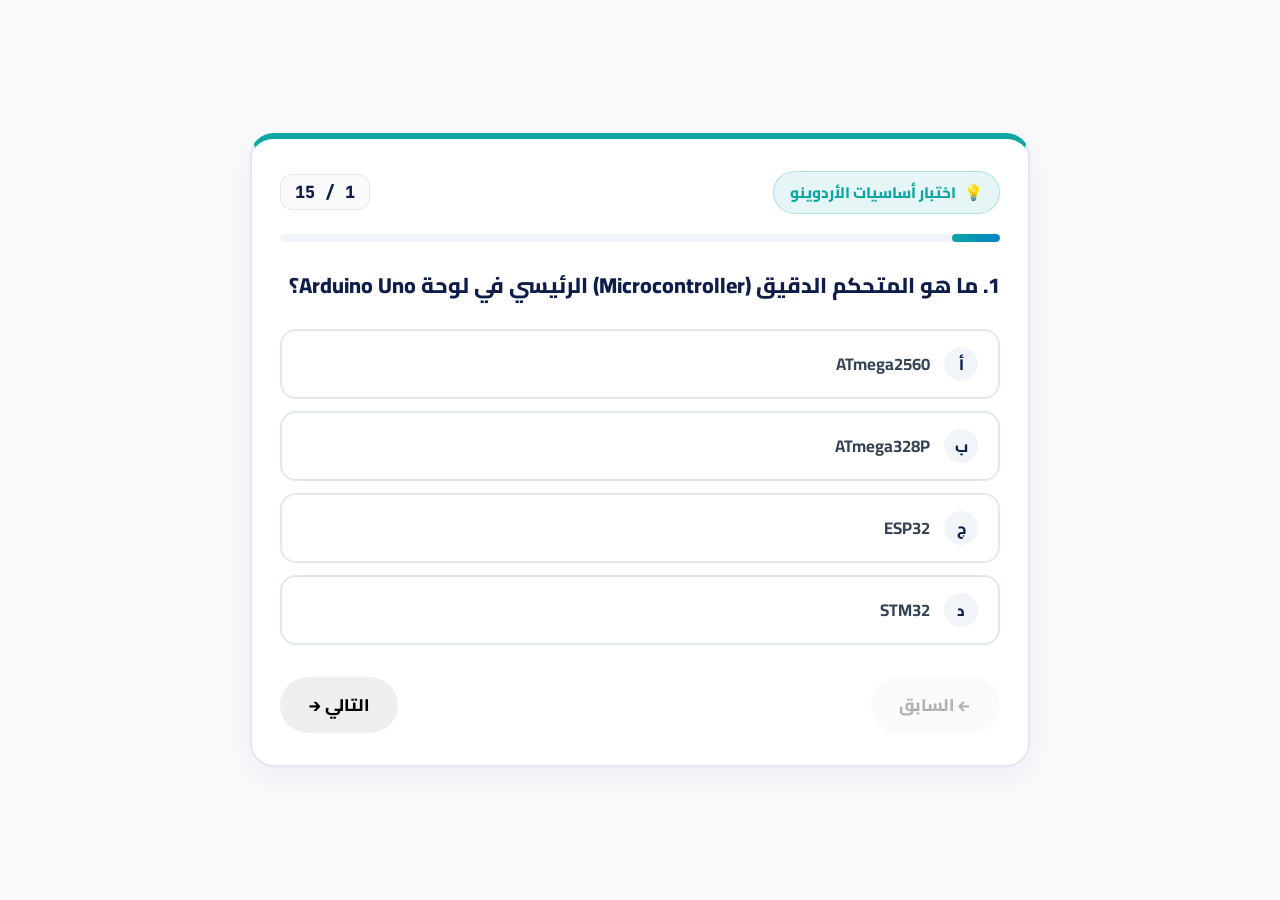
==== quizzes/arduino-mcq/index.html @ 14cac696 "feat(i18n): Implement bilingual support for Arabic and English across quizzes - Added centralized i1" ====
﻿<!DOCTYPE html>
<html lang=ar dir=rtl>
<head>
  <meta charset=UTF-8>
  <meta name=viewport content=width=device-width, initial-scale=1.0>
  <title>اختبار أساسيات الأردوينو | Arduino Basics Quiz</title>
  <link rel=stylesheet href=mcq-quiz.css>
</head>
<body>
  <div class=mcq-container animate-pop>
    <!-- Quiz Header & Dynamic Counter -->
    <header class=mcq-header>
      <div class=mcq-title-badge>
        <span>💡</span>
        <span id=quizTitleText>اختبار أساسيات الأردوينو</span>
      </div>
      <div class=mcq-counter-badge id=counterBadge>
        1 / 15
      </div>
    </header>

    <!-- Progress Bar -->
    <div class=mcq-progress-track>
      <div class=mcq-progress-fill id=progressFill style=width: 6.66%;></div>
    </div>

    <!-- Active Question Container -->
    <div class=question-box>
      <h2 class=question-text id=questionText></h2>
    </div>

    <!-- 4 Options Grid -->
    <div class=options-grid id=optionsGrid></div>

    <!-- Nav Footer -->
    <footer class=mcq-nav-actions>
      <button type=button id=prevBtn class=btn-nav btn-prev disabled>
        ← السابق
      </button>

      <div style=display: flex; gap: 12px;>
        <button type=button id=nextBtn class=btn-nav btn-next>
          التالي →
        </button>
        <button type=button id=submitBtn class=btn-nav btn-submit style=display: none;>
          إنهاء وتسليم الاختبار 🚀
        </button>
      </div>
    </footer>
  </div>

  <!-- Platform SDK & i18n Integration -->
  <script src=../../js/i18n.js></script>
  <script src=../../js/quiz-sdk.js></script>
  <script src=mcq-quiz.js></script>
</body>
</html>
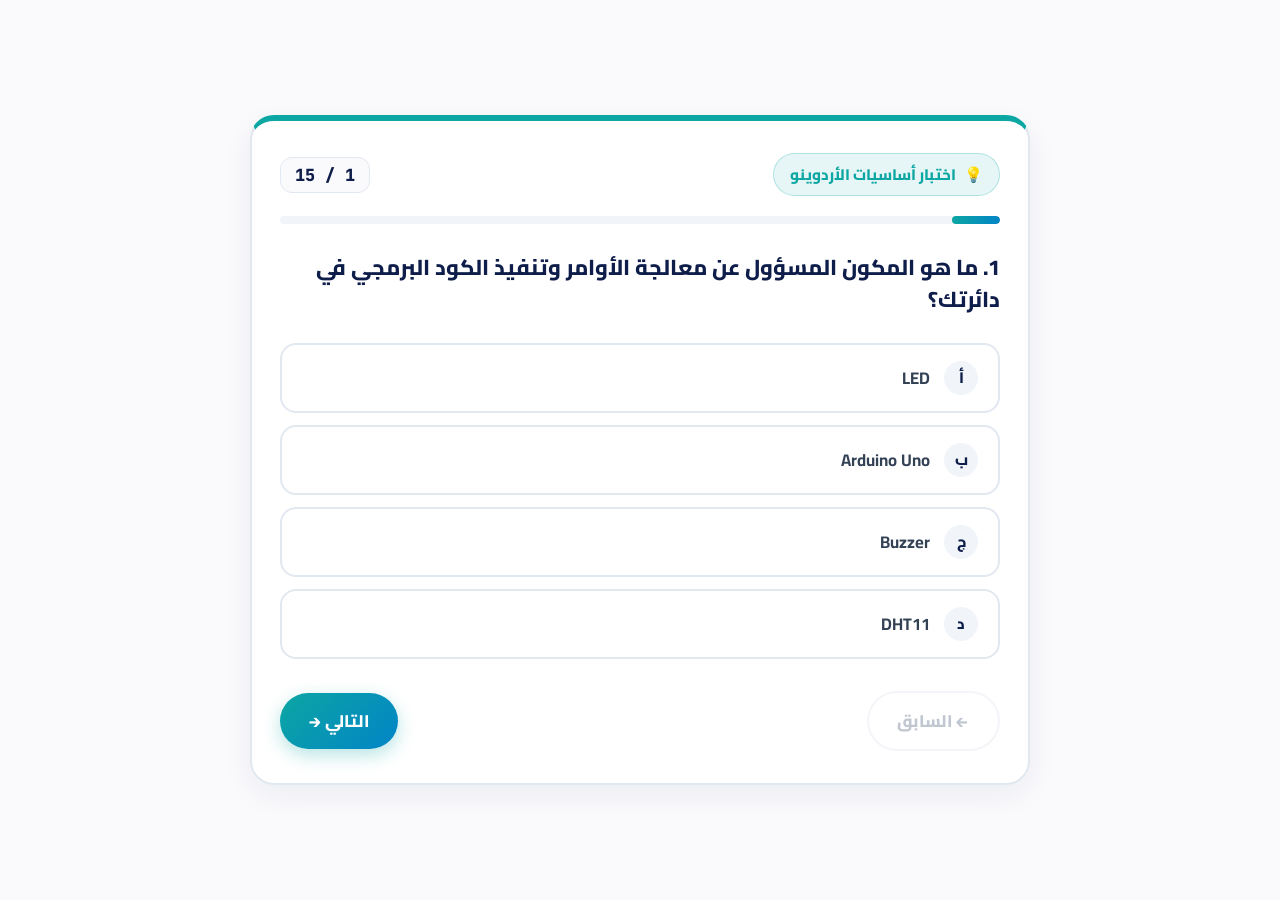
==== commit 0adb7eb1: "." ====
--- a/quizzes/arduino-mcq/index.html
+++ b/quizzes/arduino-mcq/index.html
@@ -1,48 +1,48 @@
-﻿<!DOCTYPE html>
-<html lang=ar dir=rtl>
+<!DOCTYPE html>
+<html lang="ar" dir="rtl">
 <head>
-  <meta charset=UTF-8>
-  <meta name=viewport content=width=device-width, initial-scale=1.0>
+  <meta charset="UTF-8">
+  <meta name="viewport" content="width=device-width, initial-scale=1.0">
   <title>اختبار أساسيات الأردوينو | Arduino Basics Quiz</title>
-  <link rel=stylesheet href=mcq-quiz.css>
+  <link rel="stylesheet" href="mcq-quiz.css">
 </head>
 <body>
-  <div class=mcq-container animate-pop>
+  <div class="mcq-container animate-pop">
     <!-- Quiz Header & Dynamic Counter -->
-    <header class=mcq-header>
-      <div class=mcq-title-badge>
+    <header class="mcq-header">
+      <div class="mcq-title-badge">
         <span>💡</span>
-        <span id=quizTitleText>اختبار أساسيات الأردوينو</span>
+        <span id="quizTitleText">اختبار أساسيات الأردوينو</span>
       </div>
-      <div class=mcq-counter-badge id=counterBadge>
+      <div class="mcq-counter-badge" id="counterBadge">
         1 / 15
       </div>
     </header>
 
     <!-- Progress Bar -->
-    <div class=mcq-progress-track>
-      <div class=mcq-progress-fill id=progressFill style=width: 6.66%;></div>
+    <div class="mcq-progress-track">
+      <div class="mcq-progress-fill" id="progressFill" style="width: 6.66%;"></div>
     </div>
 
     <!-- Active Question Container -->
-    <div class=question-box>
-      <h2 class=question-text id=questionText></h2>
+    <div class="question-box">
+      <h2 class="question-text" id="questionText"></h2>
     </div>
 
     <!-- 4 Options Grid -->
-    <div class=options-grid id=optionsGrid></div>
+    <div class="options-grid" id="optionsGrid"></div>
 
     <!-- Nav Footer -->
-    <footer class=mcq-nav-actions>
-      <button type=button id=prevBtn class=btn-nav btn-prev disabled>
+    <footer class="mcq-nav-actions">
+      <button type="button" id="prevBtn" class="btn-nav btn-prev" disabled>
         ← السابق
       </button>
 
-      <div style=display: flex; gap: 12px;>
-        <button type=button id=nextBtn class=btn-nav btn-next>
+      <div style="display: flex; gap: 12px;">
+        <button type="button" id="nextBtn" class="btn-nav btn-next">
           التالي →
         </button>
-        <button type=button id=submitBtn class=btn-nav btn-submit style=display: none;>
+        <button type="button" id="submitBtn" class="btn-nav btn-submit" style="display: none;">
           إنهاء وتسليم الاختبار 🚀
         </button>
       </div>
@@ -50,8 +50,8 @@
   </div>
 
   <!-- Platform SDK & i18n Integration -->
-  <script src=../../js/i18n.js></script>
-  <script src=../../js/quiz-sdk.js></script>
-  <script src=mcq-quiz.js></script>
+  <script src="../../js/i18n.js"></script>
+  <script src="../../js/quiz-sdk.js"></script>
+  <script src="mcq-quiz.js"></script>
 </body>
 </html>
--- a/quizzes/arduino-mcq/mcq-quiz.css
+++ b/quizzes/arduino-mcq/mcq-quiz.css
@@ -0,0 +1,239 @@
+﻿/* ==========================================================================
+   Arduino Basics 15 MCQ Interactive Quiz Styling
+   ========================================================================== */
+
+@import url('https://fonts.googleapis.com/css2?family=Cairo:wght@400;600;700;800;900&family=Plus+Jakarta+Sans:wght@500;700;800&family=JetBrains+Mono:wght@600;800&display=swap');
+
+:root {
+  --brand-navy: #0E1D4A;
+  --brand-teal: #009688;
+  --bg-color: #FAFAFD;
+  --card-bg: #FFFFFF;
+  --border-color: #E2E8F0;
+  
+  --color-teal: #0CA6A3;
+  --color-sky: #0284C7;
+  --color-purple: #7C3AED;
+  --color-pink: #E11D48;
+  --color-orange: #EA580C;
+  --color-green: #16A34A;
+}
+
+* {
+  box-sizing: border-box;
+  margin: 0;
+  padding: 0;
+}
+
+body {
+  font-family: 'Cairo', 'Plus Jakarta Sans', system-ui, sans-serif;
+  background-color: var(--bg-color);
+  color: #1E293B;
+  padding: 20px 16px;
+  min-height: 100vh;
+  display: flex;
+  justify-content: center;
+  align-items: center;
+}
+
+.mcq-container {
+  width: 100%;
+  max-width: 780px;
+  background: #FFFFFF;
+  border-radius: 24px;
+  border: 2px solid var(--border-color);
+  box-shadow: 0 10px 30px rgba(14, 29, 74, 0.06);
+  padding: 32px 28px;
+  position: relative;
+  overflow: hidden;
+  border-top: 6px solid var(--color-teal);
+}
+
+/* Header & Progress Info */
+.mcq-header {
+  display: flex;
+  justify-content: space-between;
+  align-items: center;
+  margin-bottom: 20px;
+}
+
+.mcq-title-badge {
+  display: inline-flex;
+  align-items: center;
+  gap: 8px;
+  background: rgba(12, 166, 163, 0.1);
+  color: var(--color-teal);
+  font-size: 0.95rem;
+  font-weight: 800;
+  padding: 6px 16px;
+  border-radius: 9999px;
+  border: 1px solid rgba(12, 166, 163, 0.25);
+}
+
+.mcq-counter-badge {
+  font-family: 'JetBrains Mono', monospace;
+  font-weight: 800;
+  color: var(--brand-navy);
+  font-size: 1.05rem;
+  background: var(--bg-color);
+  border: 1px solid var(--border-color);
+  padding: 6px 14px;
+  border-radius: 12px;
+}
+
+/* Progress bar inside quiz */
+.mcq-progress-track {
+  width: 100%;
+  height: 8px;
+  background: #F1F5F9;
+  border-radius: 9999px;
+  overflow: hidden;
+  margin-bottom: 28px;
+}
+
+.mcq-progress-fill {
+  height: 100%;
+  background: linear-gradient(90deg, var(--color-teal), var(--color-sky));
+  border-radius: 9999px;
+  transition: width 0.3s ease;
+}
+
+/* Question Area */
+.question-box {
+  margin-bottom: 28px;
+}
+
+.question-text {
+  font-size: 1.35rem;
+  font-weight: 800;
+  color: var(--brand-navy);
+  line-height: 1.45;
+}
+
+/* 4 Options Grid */
+.options-grid {
+  display: grid;
+  grid-template-columns: 1fr;
+  gap: 12px;
+  margin-bottom: 32px;
+}
+
+.option-card {
+  background: #FFFFFF;
+  border: 2px solid var(--border-color);
+  border-radius: 16px;
+  padding: 16px 20px;
+  display: flex;
+  align-items: center;
+  gap: 14px;
+  cursor: pointer;
+  transition: all 0.2s cubic-bezier(0.34, 1.56, 0.64, 1);
+  min-height: 60px;
+}
+
+.option-card:hover {
+  border-color: var(--color-sky);
+  background: rgba(2, 132, 199, 0.04);
+  transform: translateY(-2px);
+}
+
+.option-card.selected {
+  border-color: var(--color-teal);
+  background: rgba(12, 166, 163, 0.08);
+  box-shadow: 0 4px 14px rgba(12, 166, 163, 0.18);
+}
+
+.option-letter {
+  width: 34px;
+  height: 34px;
+  border-radius: 50%;
+  background: #F1F5F9;
+  color: var(--brand-navy);
+  font-weight: 800;
+  font-size: 0.95rem;
+  display: flex;
+  align-items: center;
+  justify-content: center;
+  flex-shrink: 0;
+  transition: all 0.2s ease;
+}
+
+.option-card.selected .option-letter {
+  background: var(--color-teal);
+  color: #FFFFFF;
+}
+
+.option-text {
+  font-size: 1.05rem;
+  font-weight: 700;
+  color: #334155;
+  flex: 1;
+}
+
+/* Nav Actions */
+.mcq-nav-actions {
+  display: flex;
+  justify-content: space-between;
+  align-items: center;
+  gap: 16px;
+  flex-wrap: wrap;
+}
+
+.btn-nav {
+  font-family: inherit;
+  font-size: 1.05rem;
+  font-weight: 800;
+  padding: 12px 28px;
+  border-radius: 9999px;
+  border: none;
+  cursor: pointer;
+  transition: transform 0.15s ease, box-shadow 0.15s ease, background 0.2s;
+  min-height: 48px;
+  display: inline-flex;
+  align-items: center;
+  gap: 8px;
+}
+
+.btn-nav:active {
+  transform: scale(0.97);
+}
+
+.btn-prev {
+  background: #FFFFFF;
+  border: 2px solid var(--border-color);
+  color: #64748B;
+}
+
+.btn-prev:hover:not(:disabled) {
+  background: #F8FAFC;
+  color: var(--brand-navy);
+}
+
+.btn-prev:disabled {
+  opacity: 0.4;
+  cursor: not-allowed;
+}
+
+.btn-next {
+  background: linear-gradient(135deg, var(--color-teal) 0%, var(--color-sky) 100%);
+  color: #FFFFFF;
+  box-shadow: 0 6px 18px rgba(12, 166, 163, 0.3);
+}
+
+.btn-submit {
+  background: linear-gradient(135deg, var(--color-green) 0%, var(--color-teal) 100%);
+  color: #FFFFFF;
+  box-shadow: 0 6px 18px rgba(22, 163, 74, 0.35);
+}
+
+@media (max-width: 600px) {
+  .mcq-container {
+    padding: 24px 16px;
+  }
+  .question-text {
+    font-size: 1.15rem;
+  }
+  .option-card {
+    padding: 12px 16px;
+  }
+}
